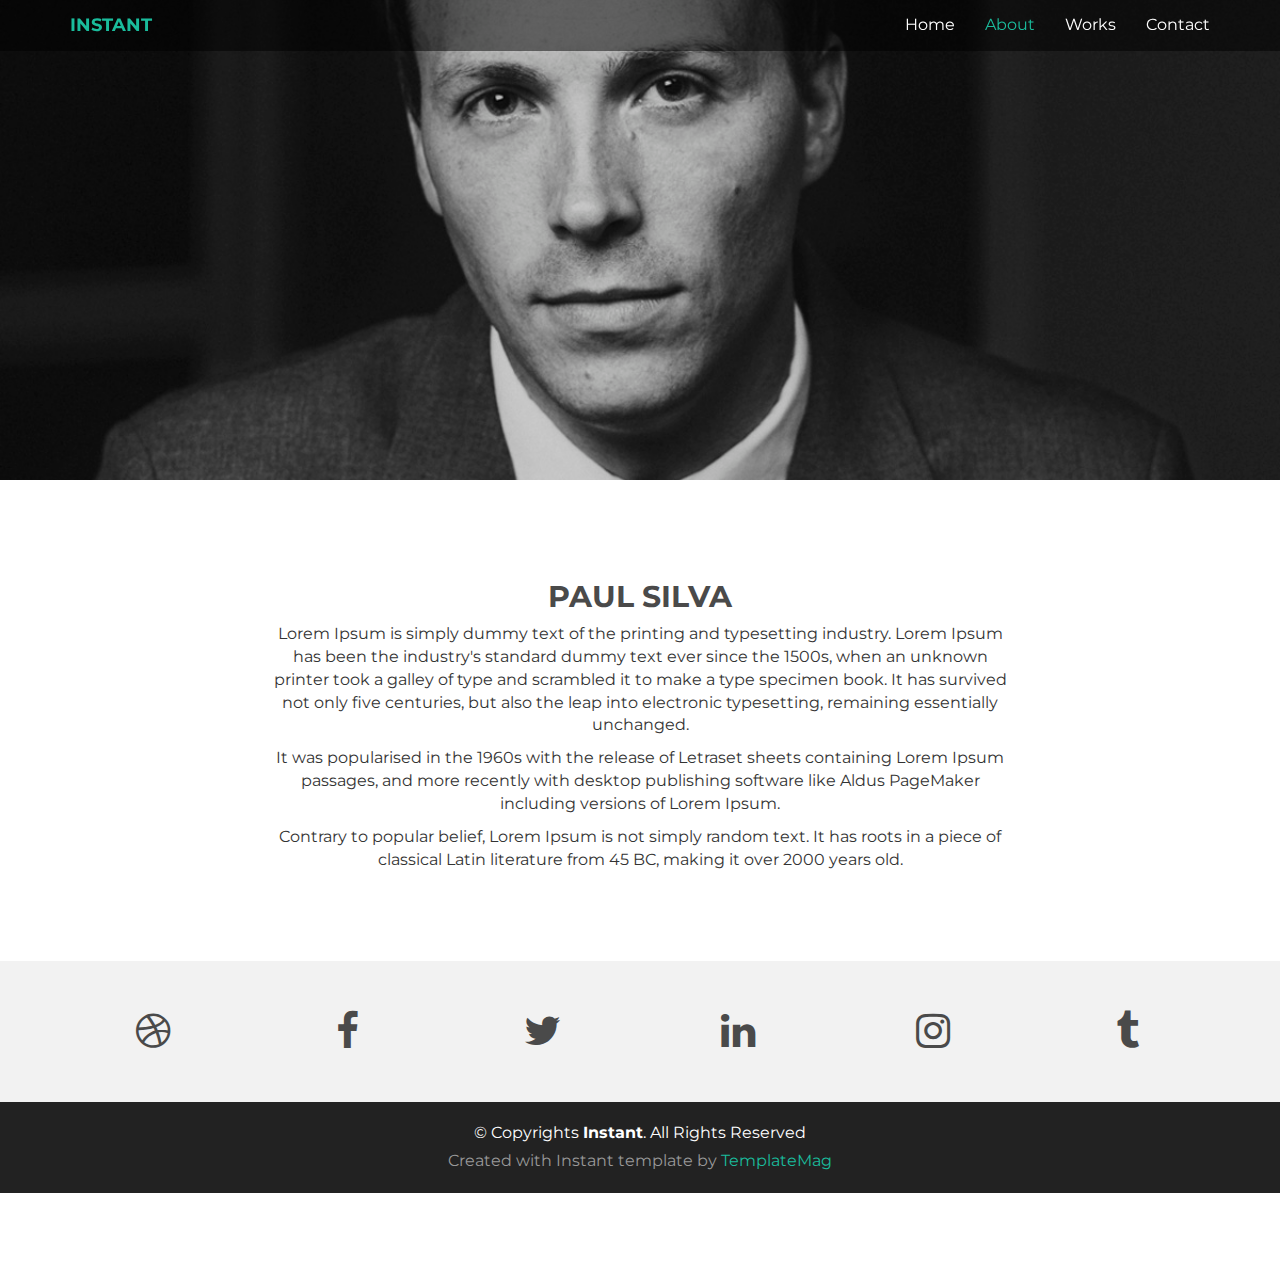
==== about.html @ 161b68d6 "firest commit" ====
<!DOCTYPE html>
<html lang="en">
<head>
  <meta charset="utf-8">
  <title>Instant - Bootstrap Personal Template</title>
  <meta content="width=device-width, initial-scale=1.0" name="viewport">
  <meta content="" name="keywords">
  <meta content="" name="description">

  <!-- Favicons -->
  <link href="img/favicon.png" rel="icon">
  <link href="img/apple-touch-icon.png" rel="apple-touch-icon">

  <!-- Google Fonts -->
  <link href="https://fonts.googleapis.com/css?family=Montserrat:300,400,500,700" rel="stylesheet">

  <!-- Bootstrap CSS File -->
  <link href="lib/bootstrap/css/bootstrap.min.css" rel="stylesheet">

  <!-- Libraries CSS Files -->
  <link href="lib/font-awesome/css/font-awesome.min.css" rel="stylesheet">

  <!-- Main Stylesheet File -->
  <link href="css/style.css" rel="stylesheet">

  <!-- =======================================================
    Template Name: Instant
    Template URL: https://templatemag.com/instant-bootstrap-personal-template/
    Author: TemplateMag.com
    License: https://templatemag.com/license/
  ======================================================= -->
</head>

<body>

  <!-- Static navbar -->
  <div class="navbar navbar-default navbar-fixed-top" role="navigation">
    <div class="container">
      <div class="navbar-header">
        <button type="button" class="navbar-toggle" data-toggle="collapse" data-target=".navbar-collapse">
            <span class="sr-only">Toggle navigation</span>
            <span class="icon-bar"></span>
            <span class="icon-bar"></span>
            <span class="icon-bar"></span>
          </button>
        <a class="navbar-brand" href="index.html">INSTANT</a>
      </div>
      <div class="navbar-collapse collapse">
        <ul class="nav navbar-nav navbar-right">
          <li><a href="index.html">Home</a></li>
          <li class="active"><a href="about.html">About</a></li>
          <li><a href="works.html" class="smoothscroll">Works</a></li>
          <li><a href="contact.html" class="smoothscroll">Contact</a></li>
        </ul>
      </div>
      <!--/.nav-collapse -->
    </div>
  </div>


  <div id="aboutwrap">
    <div class="container">
      <div class="row">
        <div class="col-lg-6 col-lg-offset-3">
        </div>
      </div>
    </div>
    <!-- /container -->
  </div>

  <div class="container">
    <div class="row centered mt mb">
      <div class="col-lg-8 col-lg-offset-2">
        <h2>PAUL SILVA</h2>
        <p>Lorem Ipsum is simply dummy text of the printing and typesetting industry. Lorem Ipsum has been the industry's standard dummy text ever since the 1500s, when an unknown printer took a galley of type and scrambled it to make a type specimen book.
          It has survived not only five centuries, but also the leap into electronic typesetting, remaining essentially unchanged.</p>
        <p>It was popularised in the 1960s with the release of Letraset sheets containing Lorem Ipsum passages, and more recently with desktop publishing software like Aldus PageMaker including versions of Lorem Ipsum.</p>
        <p>Contrary to popular belief, Lorem Ipsum is not simply random text. It has roots in a piece of classical Latin literature from 45 BC, making it over 2000 years old.</p>
      </div>

    </div>
  </div>

  <div id="social">
    <div class="container">
      <div class="row centered">
        <div class="col-lg-2">
          <a href="#"><i class="fa fa-dribbble"></i></a>
        </div>
        <div class="col-lg-2">
          <a href="#"><i class="fa fa-facebook"></i></a>
        </div>
        <div class="col-lg-2">
          <a href="#"><i class="fa fa-twitter"></i></a>
        </div>
        <div class="col-lg-2">
          <a href="#"><i class="fa fa-linkedin"></i></a>
        </div>
        <div class="col-lg-2">
          <a href="#"><i class="fa fa-instagram"></i></a>
        </div>
        <div class="col-lg-2">
          <a href="#"><i class="fa fa-tumblr"></i></a>
        </div>

      </div>
    </div>
  </div>

  <div id="copyrights">
    <div class="container">
      <p>
        &copy; Copyrights <strong>Instant</strong>. All Rights Reserved
      </p>
      <div class="credits">
        <!--
          You are NOT allowed to delete the credit link to TemplateMag with free version.
          You can delete the credit link only if you bought the pro version.
          Buy the pro version with working PHP/AJAX contact form: https://templatemag.com/instant-bootstrap-personal-template/
          Licensing information: https://templatemag.com/license/
        -->
        Created with Instant template by <a href="https://templatemag.com/">TemplateMag</a>
      </div>
    </div>
  </div>
  <!-- / copyrights -->

  <!-- JavaScript Libraries -->
  <script src="lib/jquery/jquery.min.js"></script>
  <script src="lib/bootstrap/js/bootstrap.min.js"></script>
  <script src="lib/php-mail-form/validate.js"></script>
  <script src="lib/easing/easing.min.js"></script>

  <!-- Template Main Javascript File -->
  <script src="js/main.js"></script>

</body>
</html>
---- css/style.css ----
/**
* Template Name: Instant
* Template URL: https://templatemag.com/instant-bootstrap-personal-template/
* Author: TemplateMag.com
* License: https://templatemag.com/license/
*/

/* ==========================================================================
   Base Styles, Bootstrap Modifications & Fonts Import
   ========================================================================== */

::-moz-selection {
	background: #f2c2c9;
	color: #a4003a;
	text-shadow: none;
}

::selection {
	background: #16a085;
	color: #a4003a;
	text-shadow: none;
}

/*
 * A better looking default horizontal rule
 */

hr {
	display: block;
	height: 1px;
	border: 0;
	border-top: 1px solid #ccc;
	margin: 1em 0;
	padding: 0;
}

.centered {
	text-align: center;
}

.mt {
	margin-top: 80px;
}

.mb {
	margin-bottom: 80px;
}

/* ==========================================================================
   General styles
   ========================================================================== */

body {
	font-family: "Montserrat", sans-serif;
	font-weight: 400;
	font-size: 16px;

	-webkit-font-smoothing: antialiased;
	-webkit-overflow-scrolling: touch;
}

h1,
h2,
h3,
h4,
h5,
h6 {
	font-weight: 700;
	color: #4a4a4a;
}

.navbar-brand {
	font-weight: 700;
}

.navbar-default .navbar-brand,
.navbar-default .navbar-brand:hover {
	color: #1abc9c;
}

.navbar-default {
	border-color: transparent;
	background-color: rgba(0, 0, 0, 0.5);
}

.navbar-default .navbar-nav > .active > a,
.navbar-default .navbar-nav > .active > a:hover,
.navbar-default .navbar-nav > .active > a:focus {
	color: #1abc9c;
	background-color: transparent;
}

.navbar-default .navbar-nav > li > a {
	color: #fff;
}

.navbar-default .navbar-nav > li > a:hover,
.navbar-default .navbar-nav > li > a:focus {
	color: #1abc9c;
}

.navbar-default .navbar-toggle {
	border: none;
	border-color: #fff;
}

.navbar-default .navbar-toggle:hover {
	background: #666;
}

.navbar-default .navbar-toggle .icon-bar {
	background-color: #fff;
}
/* ==========================================================================
   Wrap Sections
   ========================================================================== */

#headerwrap {
	background: url(../img/back.jpg) no-repeat center top;
	margin-top: -70px;
	padding-top: 400px;
	text-align: center;
	background-attachment: relative;
	background-position: center center;
	min-height: 1024px;
	width: 100%;

	-webkit-background-size: 100%;
	-moz-background-size: 100%;
	-o-background-size: 100%;
	background-size: 100%;

	-webkit-background-size: cover;
	-moz-background-size: cover;
	-o-background-size: cover;
	background-size: cover;
}

#headerwrap h1 {
	color: #ffffff;
	padding-top: 10px;
	padding-bottom: 20px;
	letter-spacing: 4px;
	font-size: 80px;
	font-weight: bold;
}

#headerwrap h4 {
	font-weight: 400;
	color: #ffffff;
}

@media (max-width: 768px) {
	#headerwrap {
		padding-top: 300px;
	}
	#headerwrap h1 {
		font-size: 60px;
	}
}

#social {
	padding-top: 50px;
	padding-bottom: 50px;
	background-color: #f2f2f2;
}

#social i {
	font-size: 40px;
	color: #4a4a4a;
}

#social i:hover {
	color: #1abc9c;
}

#footerwrap {
	padding-top: 70px;
	padding-bottom: 50px;
	background-color: #2f2f2f;
}

#footerwrap p {
	color: #f2f2f2;
	margin-left: 10px;
}

#workwrap {
	background: url(../img/work.jpg) no-repeat center top;
	margin-top: -70px;
	padding-top: 250px;
	text-align: center;
	background-attachment: relative;
	background-position: center center;
	min-height: 650px;
	width: 100%;

	-webkit-background-size: 100%;
	-moz-background-size: 100%;
	-o-background-size: 100%;
	background-size: 100%;

	-webkit-background-size: cover;
	-moz-background-size: cover;
	-o-background-size: cover;
	background-size: cover;
}

#workwrap h1 {
	color: #ffffff;
	padding-top: 10px;
	padding-bottom: 20px;
	letter-spacing: 4px;
	font-size: 80px;
	font-weight: bold;
}

#workwrap h4 {
	font-weight: 400;
	color: #ffffff;
}

#aboutwrap {
	background: url(../img/about.jpg) no-repeat center top;
	margin-top: -70px;
	padding-top: 250px;
	text-align: center;
	background-attachment: relative;
	background-position: center center;
	min-height: 550px;
	width: 100%;

	-webkit-background-size: 100%;
	-moz-background-size: 100%;
	-o-background-size: 100%;
	background-size: 100%;

	-webkit-background-size: cover;
	-moz-background-size: cover;
	-o-background-size: cover;
	background-size: cover;
}

/* Gallery */
.gallery {
	margin-top: 30px;
}

.gallery-item {
	
	position: relative;
	overflow: hidden;
}

.gallery-item .mask {
	width: 100%;
	height: 100%;
	position: absolute;
	top: 0;
	left: 0;
	bottom: 0;
	right: 0;
	opacity:0;	
	background-color: rgba(0, 0, 0, 0.4);
	-webkit-transition: all 0.6s ease;
	transition: all 0.6s ease;
}

.gallery .work-title {
	color: #ffffff;
	font-weight: 700;
	font-size: 34px;
	opacity:5;	
}
.gallery:hover .mask {
	opacity: 1; /* マスクを表示する */
	padding-top: 25%; /* ホバーで下にずらす */
	
}

/* Contact Form */

#contactwrap {
	background: url(../img/contact.jpg) no-repeat center top;
	margin-top: -70px;
	padding-top: 250px;
	text-align: center;
	background-attachment: relative;
	background-position: center center;
	min-height: 650px;
	width: 100%;
	background-size: 100%;
	background-size: cover;
}

#contactwrap h1 {
	color: #ffffff;
	padding-top: 10px;
	padding-bottom: 20px;
	letter-spacing: 4px;
	font-size: 60px;
	font-weight: bold;
}

#contactwrap h4 {
	font-weight: 400;
	color: #ffffff;
}

#contact {
	padding: 40px 0;
}

#contact h2 {
	font-size: 36px;
	margin-bottom: 30px;
}

.contact-form label {
	color: #999;
}

.contact-form input,
.contact-form textarea {
	padding: 10px 12px;
	border-radius: 0;
	box-shadow: none;
	font-size: 14px;
	height: auto;
}

.contact-form .form-send {
	text-align: center;
}

.contact-form .form-send button {
	background: #1abc9c;
	border: 0;
	padding: 14px 40px;
	color: #fff;
	transition: 0.4s;
	cursor: pointer;
	font-size: 16px;
	margin-top: 15px;
}

.contact-form .form-send button:hover {
	background: #2addb9;
}

.contact-form .validate {
	display: none;
	color: red;
	margin: 0 0 15px 0;
	font-weight: 400;
	font-size: 13px;
}

.contact-form .loading {
	display: none;
	color: #555;
	background: #fff;
	text-align: center;
	padding: 15px;
	margin: 15px 0;
}

.contact-form .loading:before {
	content: "";
	display: inline-block;
	border-radius: 50%;
	width: 24px;
	height: 24px;
	border: 3px solid #18d26e;
	border-top-color: #eee;
	-webkit-animation: animate-loading 1s linear infinite;
	animation: animate-loading 1s linear infinite;
}

@-webkit-keyframes animate-loading {
	0% {
		-webkit-transform: rotate(0deg);
		transform: rotate(0deg);
	}

	100% {
		-webkit-transform: rotate(360deg);
		transform: rotate(360deg);
	}
}

@keyframes animate-loading {
	0% {
		-webkit-transform: rotate(0deg);
		transform: rotate(0deg);
	}

	100% {
		-webkit-transform: rotate(360deg);
		transform: rotate(360deg);
	}
}

.contact-form .error-message {
	display: none;
	color: #fff;
	background: #ed3c0d;
	text-align: center;
	padding: 15px;
	font-weight: 600;
	margin: 15px 0;
}

.contact-form .sent-message {
	display: none;
	color: #fff;
	background: #18d26e;
	text-align: center;
	padding: 15px;
	font-weight: 600;
	margin: 15px 0;
}

/* Copyrights */

#copyrights {
	background: #222222;
	padding: 20px 0;
	text-align: center;
}

#copyrights p {
	margin-bottom: 5px;
	color: #fff;
}

#copyrights a {
	color: #1abc9c;
}

.credits {
	color: #999;
}
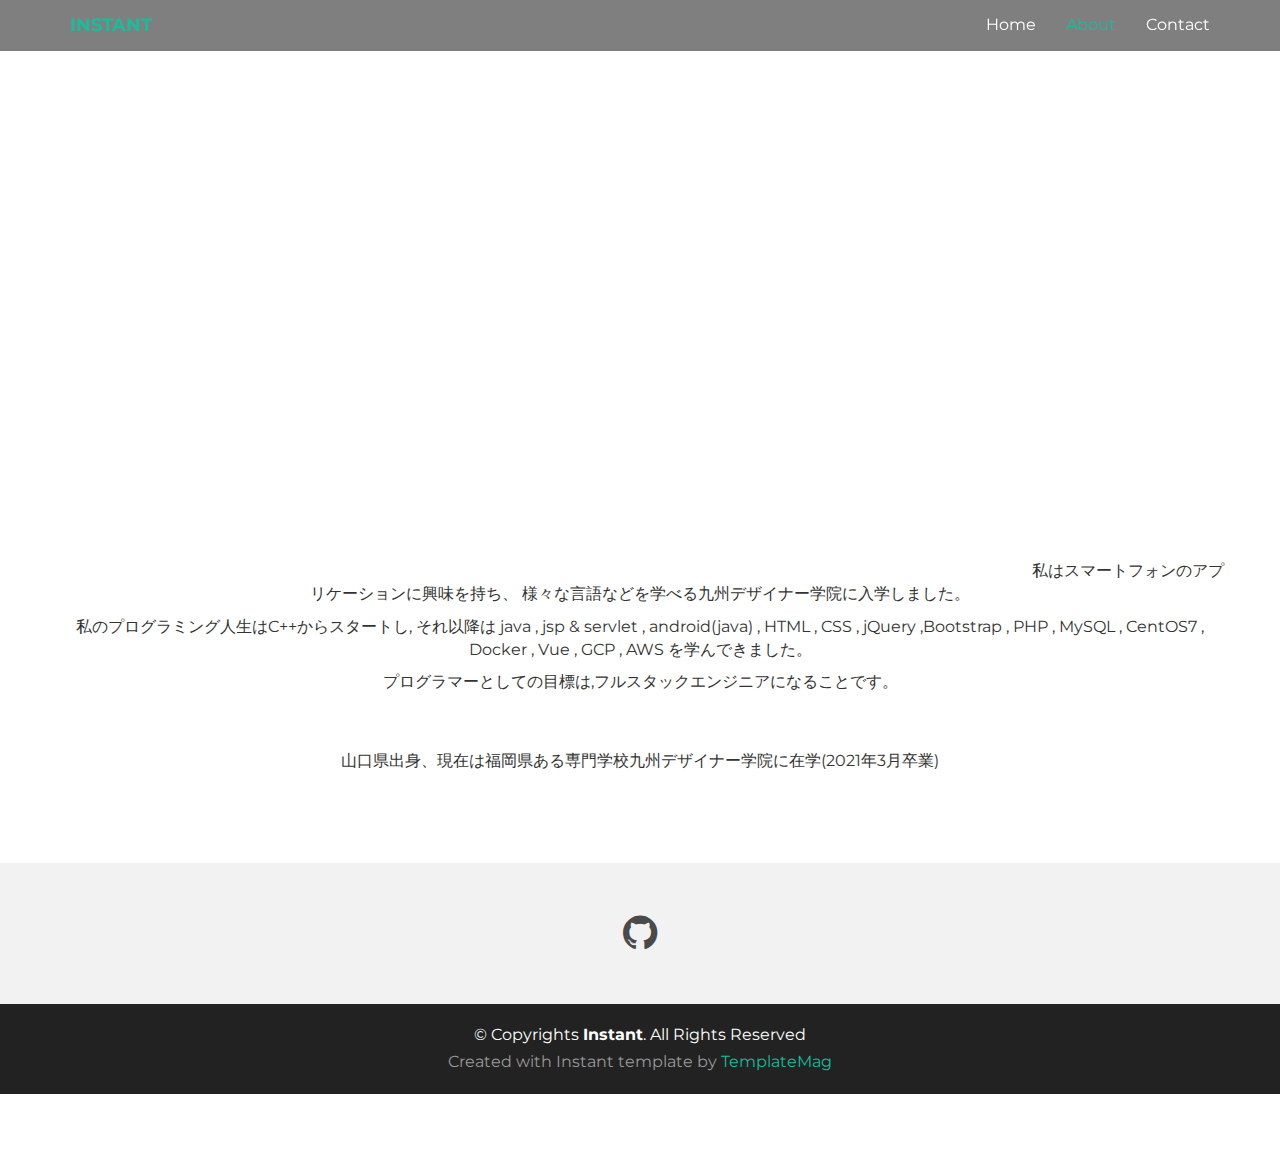
==== commit 64b9aed0: "second commit" ====
--- a/about.html
+++ b/about.html
@@ -1,5 +1,6 @@
 <!DOCTYPE html>
 <html lang="en">
+
 <head>
   <meta charset="utf-8">
   <title>Instant - Bootstrap Personal Template</title>
@@ -38,18 +39,18 @@
     <div class="container">
       <div class="navbar-header">
         <button type="button" class="navbar-toggle" data-toggle="collapse" data-target=".navbar-collapse">
-            <span class="sr-only">Toggle navigation</span>
-            <span class="icon-bar"></span>
-            <span class="icon-bar"></span>
-            <span class="icon-bar"></span>
-          </button>
+          <span class="sr-only">Toggle navigation</span>
+          <span class="icon-bar"></span>
+          <span class="icon-bar"></span>
+          <span class="icon-bar"></span>
+        </button>
         <a class="navbar-brand" href="index.html">INSTANT</a>
       </div>
       <div class="navbar-collapse collapse">
         <ul class="nav navbar-nav navbar-right">
           <li><a href="index.html">Home</a></li>
           <li class="active"><a href="about.html">About</a></li>
-          <li><a href="works.html" class="smoothscroll">Works</a></li>
+          <!-- <li><a href="works.html" class="smoothscroll">Works</a></li> -->
           <li><a href="contact.html" class="smoothscroll">Contact</a></li>
         </ul>
       </div>
@@ -59,23 +60,27 @@
 
 
   <div id="aboutwrap">
-    <div class="container">
-      <div class="row">
-        <div class="col-lg-6 col-lg-offset-3">
-        </div>
-      </div>
-    </div>
     <!-- /container -->
+    
+        <h1 class="about-title">Yasuhide Nomura</h1>
+      
   </div>
 
   <div class="container">
     <div class="row centered mt mb">
-      <div class="col-lg-8 col-lg-offset-2">
-        <h2>PAUL SILVA</h2>
-        <p>Lorem Ipsum is simply dummy text of the printing and typesetting industry. Lorem Ipsum has been the industry's standard dummy text ever since the 1500s, when an unknown printer took a galley of type and scrambled it to make a type specimen book.
-          It has survived not only five centuries, but also the leap into electronic typesetting, remaining essentially unchanged.</p>
-        <p>It was popularised in the 1960s with the release of Letraset sheets containing Lorem Ipsum passages, and more recently with desktop publishing software like Aldus PageMaker including versions of Lorem Ipsum.</p>
-        <p>Contrary to popular belief, Lorem Ipsum is not simply random text. It has roots in a piece of classical Latin literature from 45 BC, making it over 2000 years old.</p>
+      <div class="col-lg-8 col-lg-offset-2"></div>
+        <p>私はスマートフォンのアプリケーションに興味を持ち、
+          様々な言語などを学べる九州デザイナー学院に入学しました。
+        </p>
+          <p>私のプログラミング人生はC++からスタートし,
+            それ以降は java , jsp & servlet , android(java) , HTML , CSS , jQuery ,Bootstrap ,
+            PHP , MySQL , CentOS7 , Docker ,  Vue , GCP , AWS を学んできました。 
+          </p>  
+        <p>プログラマーとしての目標は,フルスタックエンジニアになることです。
+        </p>
+        <br>
+        <br>
+        <p>山口県出身、現在は福岡県ある専門学校九州デザイナー学院に在学(2021年3月卒業)</p>
       </div>
 
     </div>
@@ -84,23 +89,8 @@
   <div id="social">
     <div class="container">
       <div class="row centered">
-        <div class="col-lg-2">
-          <a href="#"><i class="fa fa-dribbble"></i></a>
-        </div>
-        <div class="col-lg-2">
-          <a href="#"><i class="fa fa-facebook"></i></a>
-        </div>
-        <div class="col-lg-2">
-          <a href="#"><i class="fa fa-twitter"></i></a>
-        </div>
-        <div class="col-lg-2">
-          <a href="#"><i class="fa fa-linkedin"></i></a>
-        </div>
-        <div class="col-lg-2">
-          <a href="#"><i class="fa fa-instagram"></i></a>
-        </div>
-        <div class="col-lg-2">
-          <a href="#"><i class="fa fa-tumblr"></i></a>
+        <div class="col-lg-12">
+          <a href="#"><i class="fa fa-github"></i></a>
         </div>
 
       </div>
@@ -135,4 +125,5 @@
   <script src="js/main.js"></script>
 
 </body>
-</html>
+
+</html>--- a/css/style.css
+++ b/css/style.css
@@ -116,13 +116,13 @@
    ========================================================================== */
 
 #headerwrap {
-	background: url(../img/back.jpg) no-repeat center top;
+	background: url(../img/top.jpg) no-repeat center top;
 	margin-top: -70px;
 	padding-top: 400px;
 	text-align: center;
 	background-attachment: relative;
 	background-position: center center;
-	min-height: 1024px;
+	min-height: 1048px;
 	width: 100%;
 
 	-webkit-background-size: 100%;
@@ -134,7 +134,29 @@
 	-moz-background-size: cover;
 	-o-background-size: cover;
 	background-size: cover;
-}
+
+	background-size: cover;
+	position: relative;
+	z-index: 0;
+	overflow: hidden;
+}
+
+#headerwrap::before{
+	content: '';
+  background: inherit;
+  -webkit-filter: blur(5px);
+  -moz-filter: blur(5px);
+  -o-filter: blur(5px);
+  -ms-filter: blur(5px);
+  filter: blur(5px);
+  position: absolute;
+  top: -5px;
+  left: -5px;
+  right: -5px;
+  bottom: -5px;
+  z-index: -1;
+}
+
 
 #headerwrap h1 {
 	color: #ffffff;
@@ -221,7 +243,7 @@
 }
 
 #aboutwrap {
-	background: url(../img/about.jpg) no-repeat center top;
+	background: url(../img/about1.jpg) no-repeat center top;
 	margin-top: -70px;
 	padding-top: 250px;
 	text-align: center;
@@ -240,6 +262,36 @@
 	-o-background-size: cover;
 	background-size: cover;
 }
+
+#aboutwrap .about-title{
+	position: absolute;
+	bottom:0;
+	left: 10px;
+	top: 400px;
+	margin: auto;
+  	color: #ffffff;
+}
+
+@media (max-width: 1024px) {
+	#aboutwrap .about-title{
+		position: absolute;
+		left: 0;
+		top: 25%;
+		bottom: 0;
+		right: 0;
+		margin: auto;
+		  color: #ffffff;
+	}
+}
+
+
+/* Skill */
+#skill{
+	padding-top: 20px;
+	padding-bottom: 20px;
+	background-color: #f2f2f2;
+}
+
 
 /* Gallery */
 .gallery {
@@ -281,7 +333,7 @@
 /* Contact Form */
 
 #contactwrap {
-	background: url(../img/contact.jpg) no-repeat center top;
+	background: url(../img/conect.jpg) no-repeat center top;
 	margin-top: -70px;
 	padding-top: 250px;
 	text-align: center;
@@ -291,7 +343,29 @@
 	width: 100%;
 	background-size: 100%;
 	background-size: cover;
-}
+
+	background-size: cover;
+	position: relative;
+	z-index: 0;
+	overflow: hidden;
+}
+
+#contactwrap::before{
+	content: '';
+	background: inherit;
+	-webkit-filter: blur(5px);
+	-moz-filter: blur(5px);
+	-o-filter: blur(5px);
+	-ms-filter: blur(5px);
+	filter: blur(5px);
+	position: absolute;
+	top: -5px;
+	left: -5px;
+	right: -5px;
+	bottom: -5px;
+	z-index: -1;
+}
+
 
 #contactwrap h1 {
 	color: #ffffff;
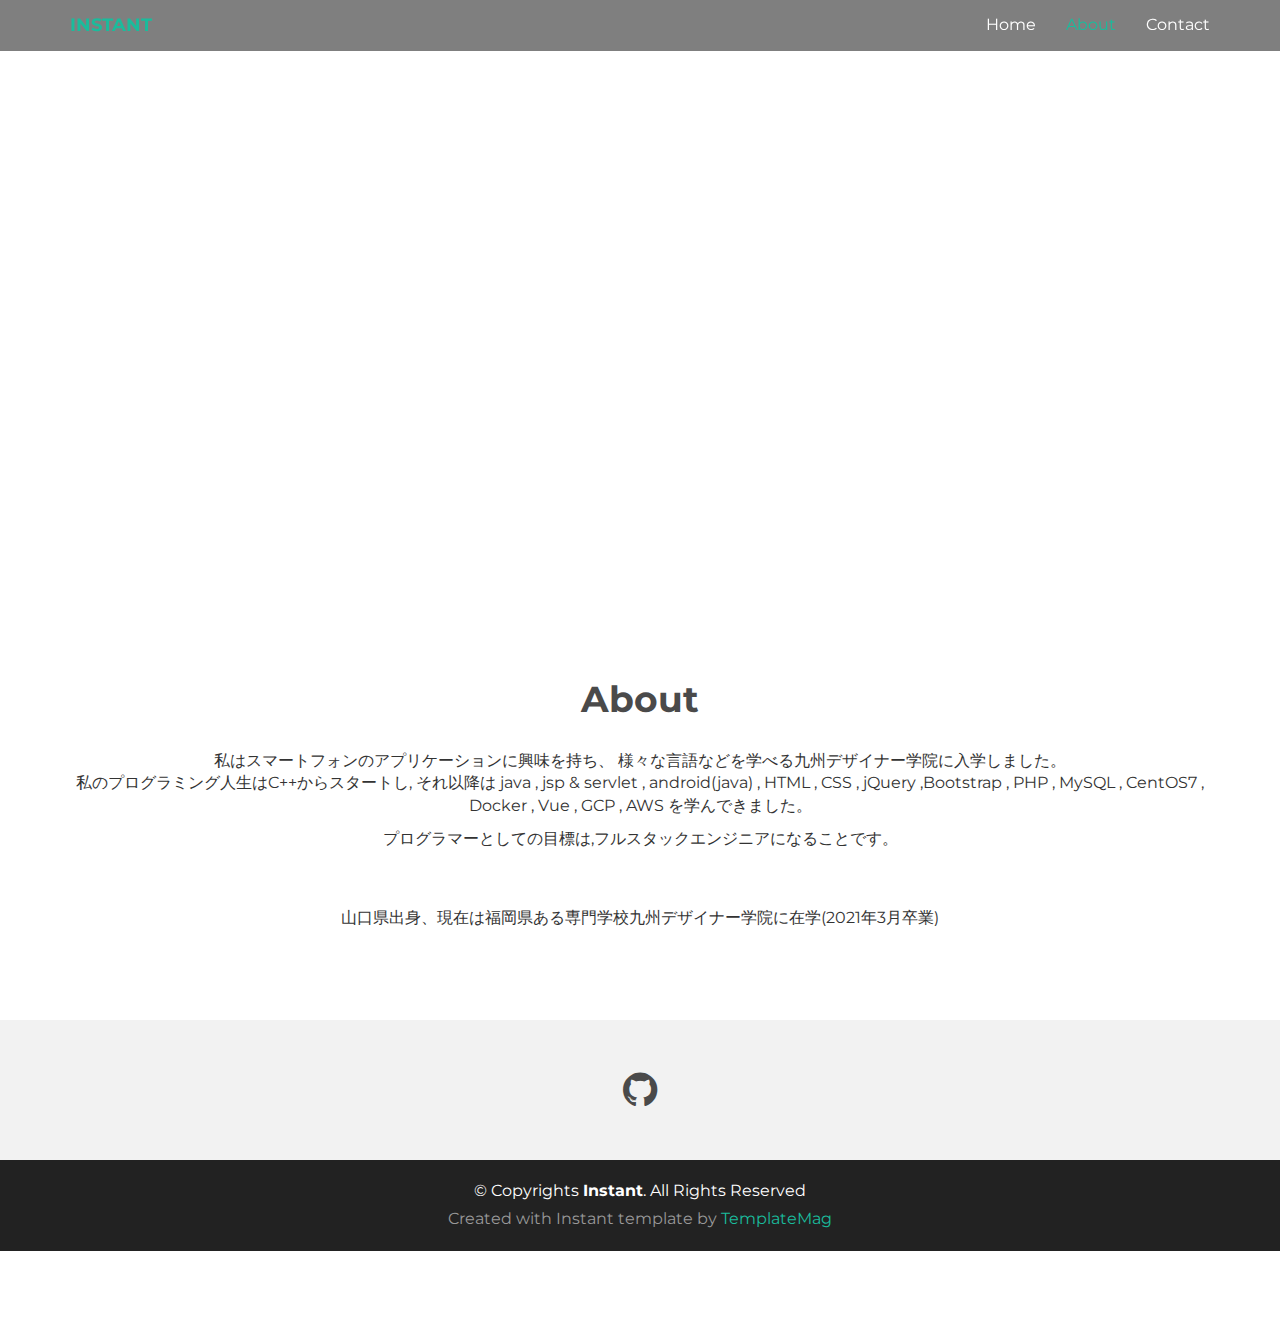
==== commit 1ceceaeb: "ver 3" ====
--- a/about.html
+++ b/about.html
@@ -66,13 +66,12 @@
       
   </div>
 
-  <div class="container">
+  <div class="about container">
     <div class="row centered mt mb">
-      <div class="col-lg-8 col-lg-offset-2"></div>
-        <p>私はスマートフォンのアプリケーションに興味を持ち、
-          様々な言語などを学べる九州デザイナー学院に入学しました。
-        </p>
-          <p>私のプログラミング人生はC++からスタートし,
+      <div class="col-lg-8 col-sm-12 col-12"></div>
+       <h1>About</h1>
+		<p>私はスマートフォンのアプリケーションに興味を持ち、
+			様々な言語などを学べる九州デザイナー学院に入学しました。<br>私のプログラミング人生はC++からスタートし,
             それ以降は java , jsp & servlet , android(java) , HTML , CSS , jQuery ,Bootstrap ,
             PHP , MySQL , CentOS7 , Docker ,  Vue , GCP , AWS を学んできました。 
           </p>  
@@ -84,13 +83,13 @@
       </div>
 
     </div>
-  </div>
+
 
   <div id="social">
     <div class="container">
       <div class="row centered">
         <div class="col-lg-12">
-          <a href="#"><i class="fa fa-github"></i></a>
+          <a href="https://github.com/"><i class="fa fa-github"></i></a>
         </div>
 
       </div>
--- a/css/style.css
+++ b/css/style.css
@@ -249,7 +249,7 @@
 	text-align: center;
 	background-attachment: relative;
 	background-position: center center;
-	min-height: 550px;
+	min-height: 650px;
 	width: 100%;
 
 	-webkit-background-size: 100%;
@@ -267,20 +267,28 @@
 	position: absolute;
 	bottom:0;
 	left: 10px;
-	top: 400px;
+	top: 500px;
 	margin: auto;
   	color: #ffffff;
+}
+
+.about h1{
+	margin-bottom: 30px;
 }
 
 @media (max-width: 1024px) {
 	#aboutwrap .about-title{
 		position: absolute;
 		left: 0;
-		top: 25%;
+		top: 30%;
 		bottom: 0;
 		right: 0;
 		margin: auto;
 		  color: #ffffff;
+	}
+	
+	.about p{
+		margin: 0 30px 0 30px;
 	}
 }
 
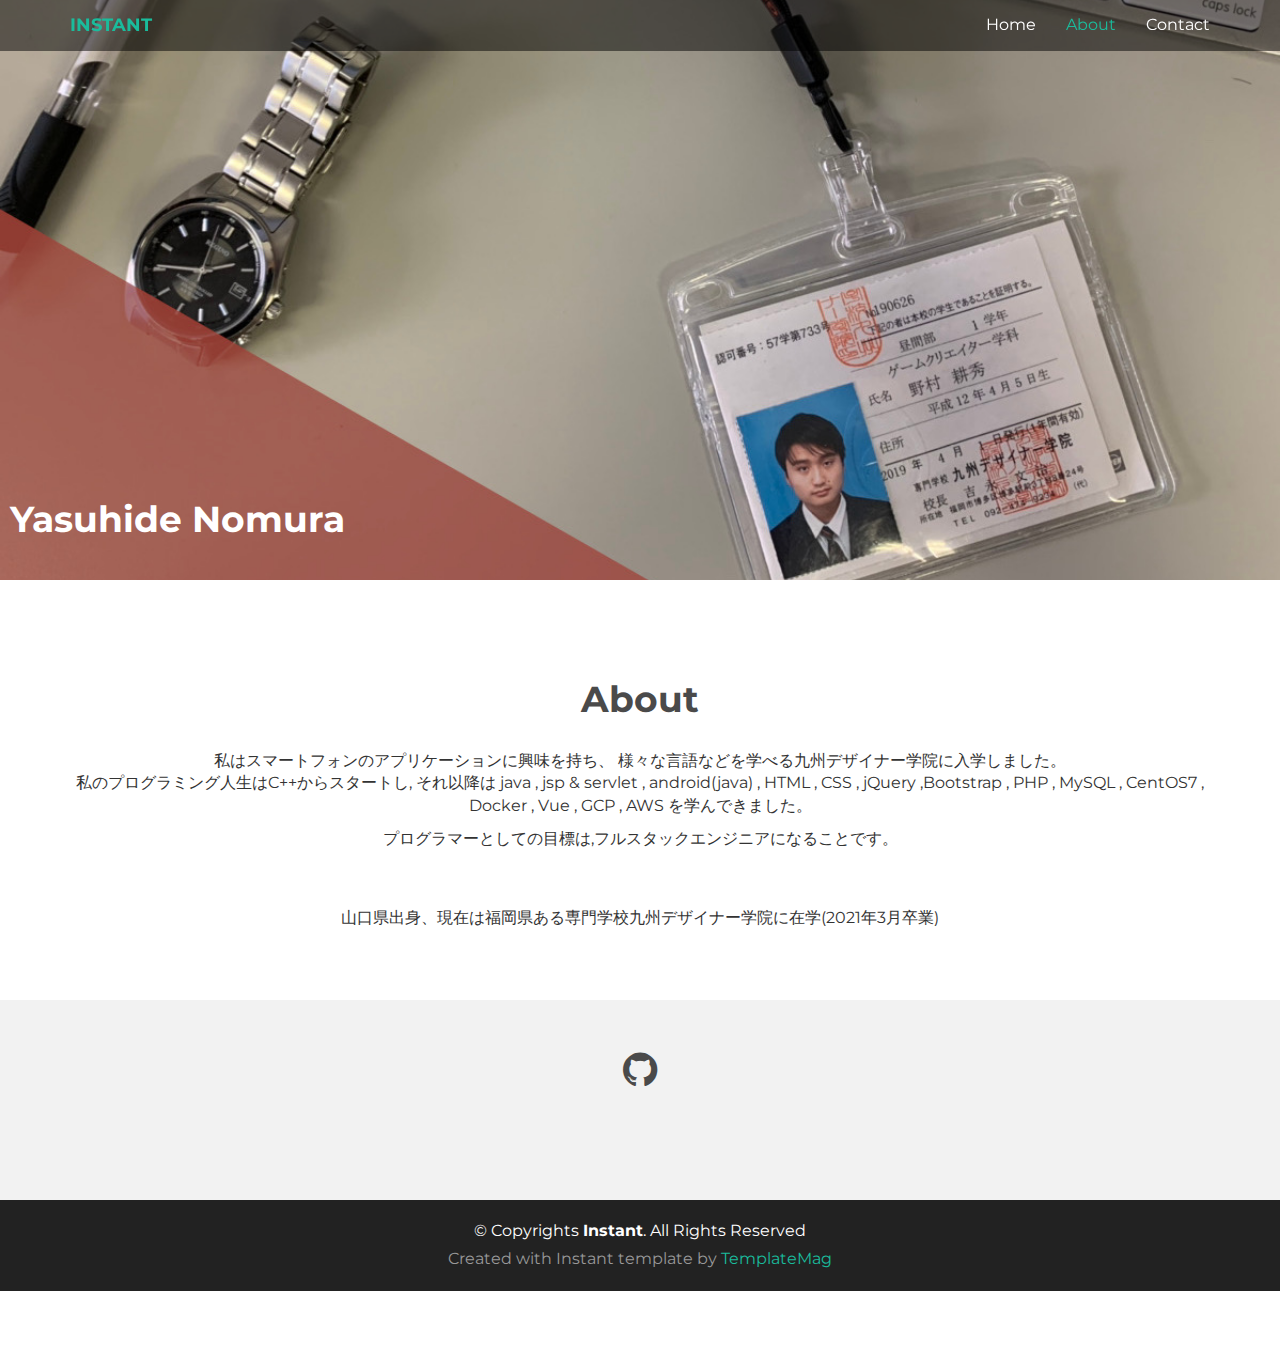
==== commit f4b47008: "ver 4" ====
--- a/about.html
+++ b/about.html
@@ -121,7 +121,7 @@
   <script src="lib/easing/easing.min.js"></script>
 
   <!-- Template Main Javascript File -->
-  <script src="js/main.js"></script>
+<!--  <script src="js/main.js"></script>-->
 
 </body>
 
--- a/css/style.css
+++ b/css/style.css
@@ -243,7 +243,7 @@
 }
 
 #aboutwrap {
-	background: url(../img/about1.jpg) no-repeat center top;
+	background: url(../img/about.jpg) no-repeat center top;
 	margin-top: -70px;
 	padding-top: 250px;
 	text-align: center;
@@ -523,3 +523,22 @@
 .credits {
 	color: #999;
 }
+
+
+
+
+
+/* Works     portfolio */
+.centered .apptitle{
+	margin-bottom: 30px;
+}
+
+
+@media (max-width: 768px) {
+	.centered .appdetails {
+		margin-top: 10px;
+	}
+}
+.centered{
+	margin-bottom: 60px;
+}
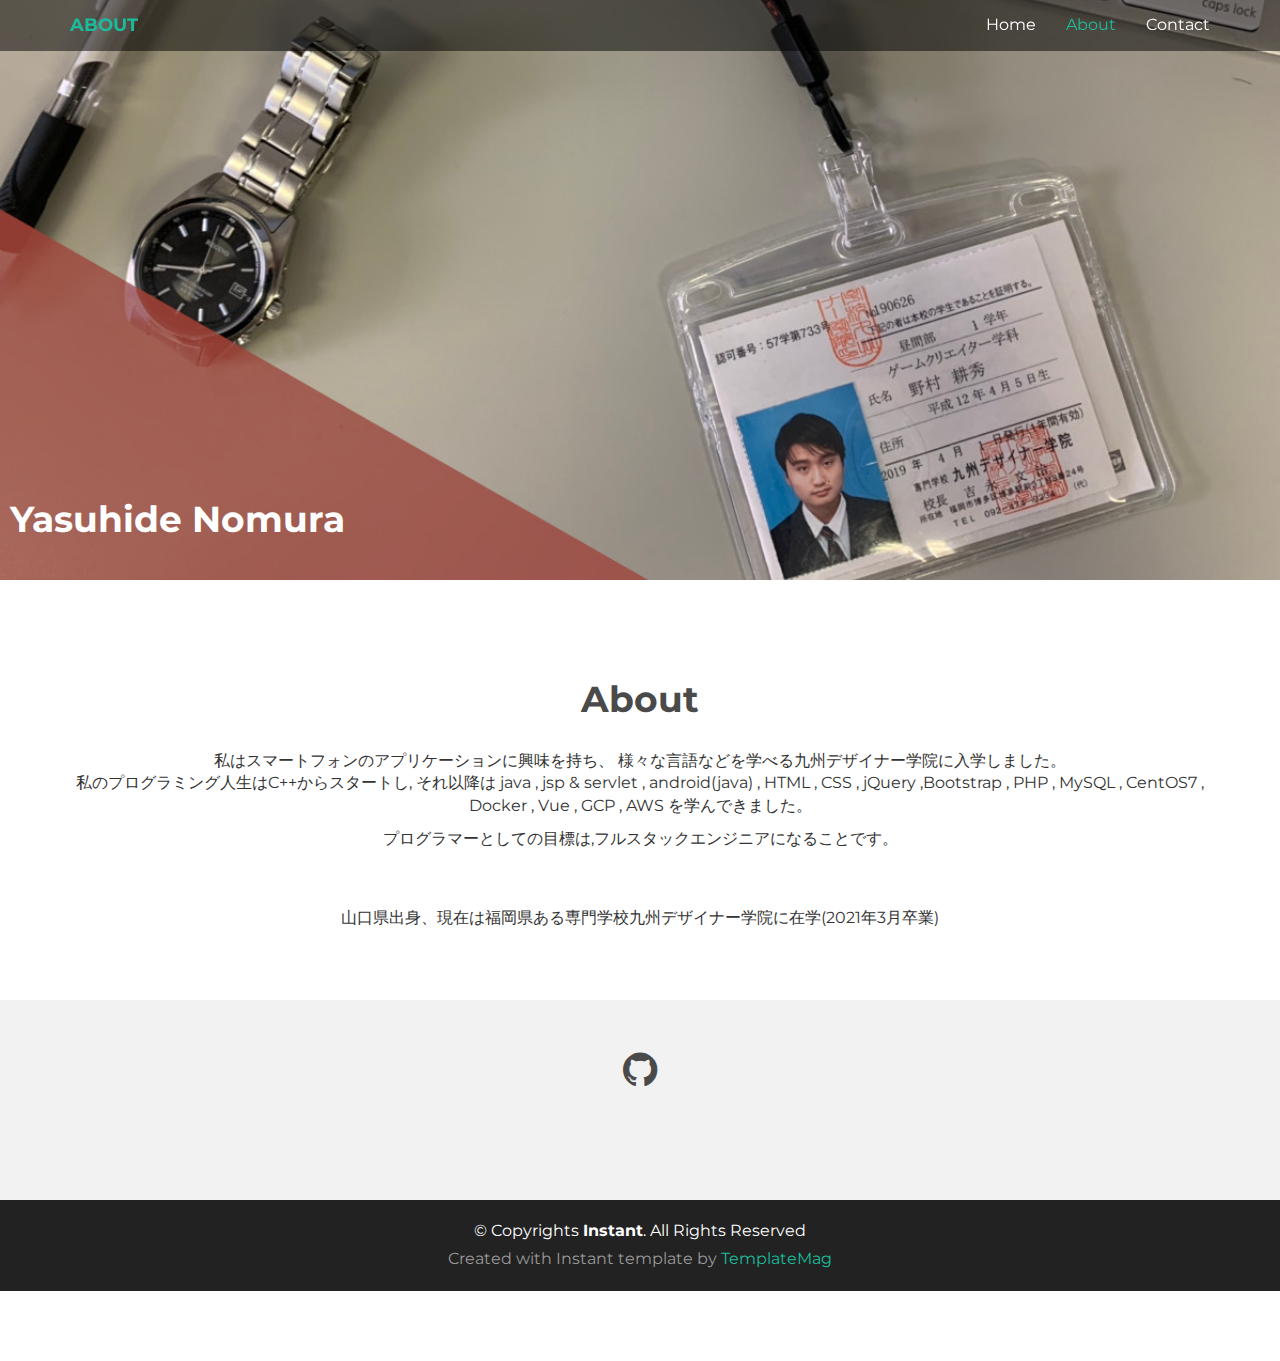
==== commit 7a21029a: "ver 5" ====
--- a/about.html
+++ b/about.html
@@ -1,16 +1,15 @@
 <!DOCTYPE html>
-<html lang="en">
-
+<html lang="ja">
 <head>
   <meta charset="utf-8">
-  <title>Instant - Bootstrap Personal Template</title>
+  <title>Nomuraportfolio</title>
   <meta content="width=device-width, initial-scale=1.0" name="viewport">
   <meta content="" name="keywords">
   <meta content="" name="description">
 
   <!-- Favicons -->
-  <link href="img/favicon.png" rel="icon">
-  <link href="img/apple-touch-icon.png" rel="apple-touch-icon">
+  <link href="img/favicon.ico" rel="icon">
+  <link href="img/favicon.ico" rel="apple-touch-icon">
 
   <!-- Google Fonts -->
   <link href="https://fonts.googleapis.com/css?family=Montserrat:300,400,500,700" rel="stylesheet">
@@ -32,6 +31,7 @@
   ======================================================= -->
 </head>
 
+
 <body>
 
   <!-- Static navbar -->
@@ -44,7 +44,7 @@
           <span class="icon-bar"></span>
           <span class="icon-bar"></span>
         </button>
-        <a class="navbar-brand" href="index.html">INSTANT</a>
+        <a class="navbar-brand" href="index.html">ABOUT</a>
       </div>
       <div class="navbar-collapse collapse">
         <ul class="nav navbar-nav navbar-right">
--- a/css/style.css
+++ b/css/style.css
@@ -542,3 +542,10 @@
 .centered{
 	margin-bottom: 60px;
 }
+
+
+@media (max-width: 768px) {
+	.mailimg{
+		max-width: 100%;
+	}
+}